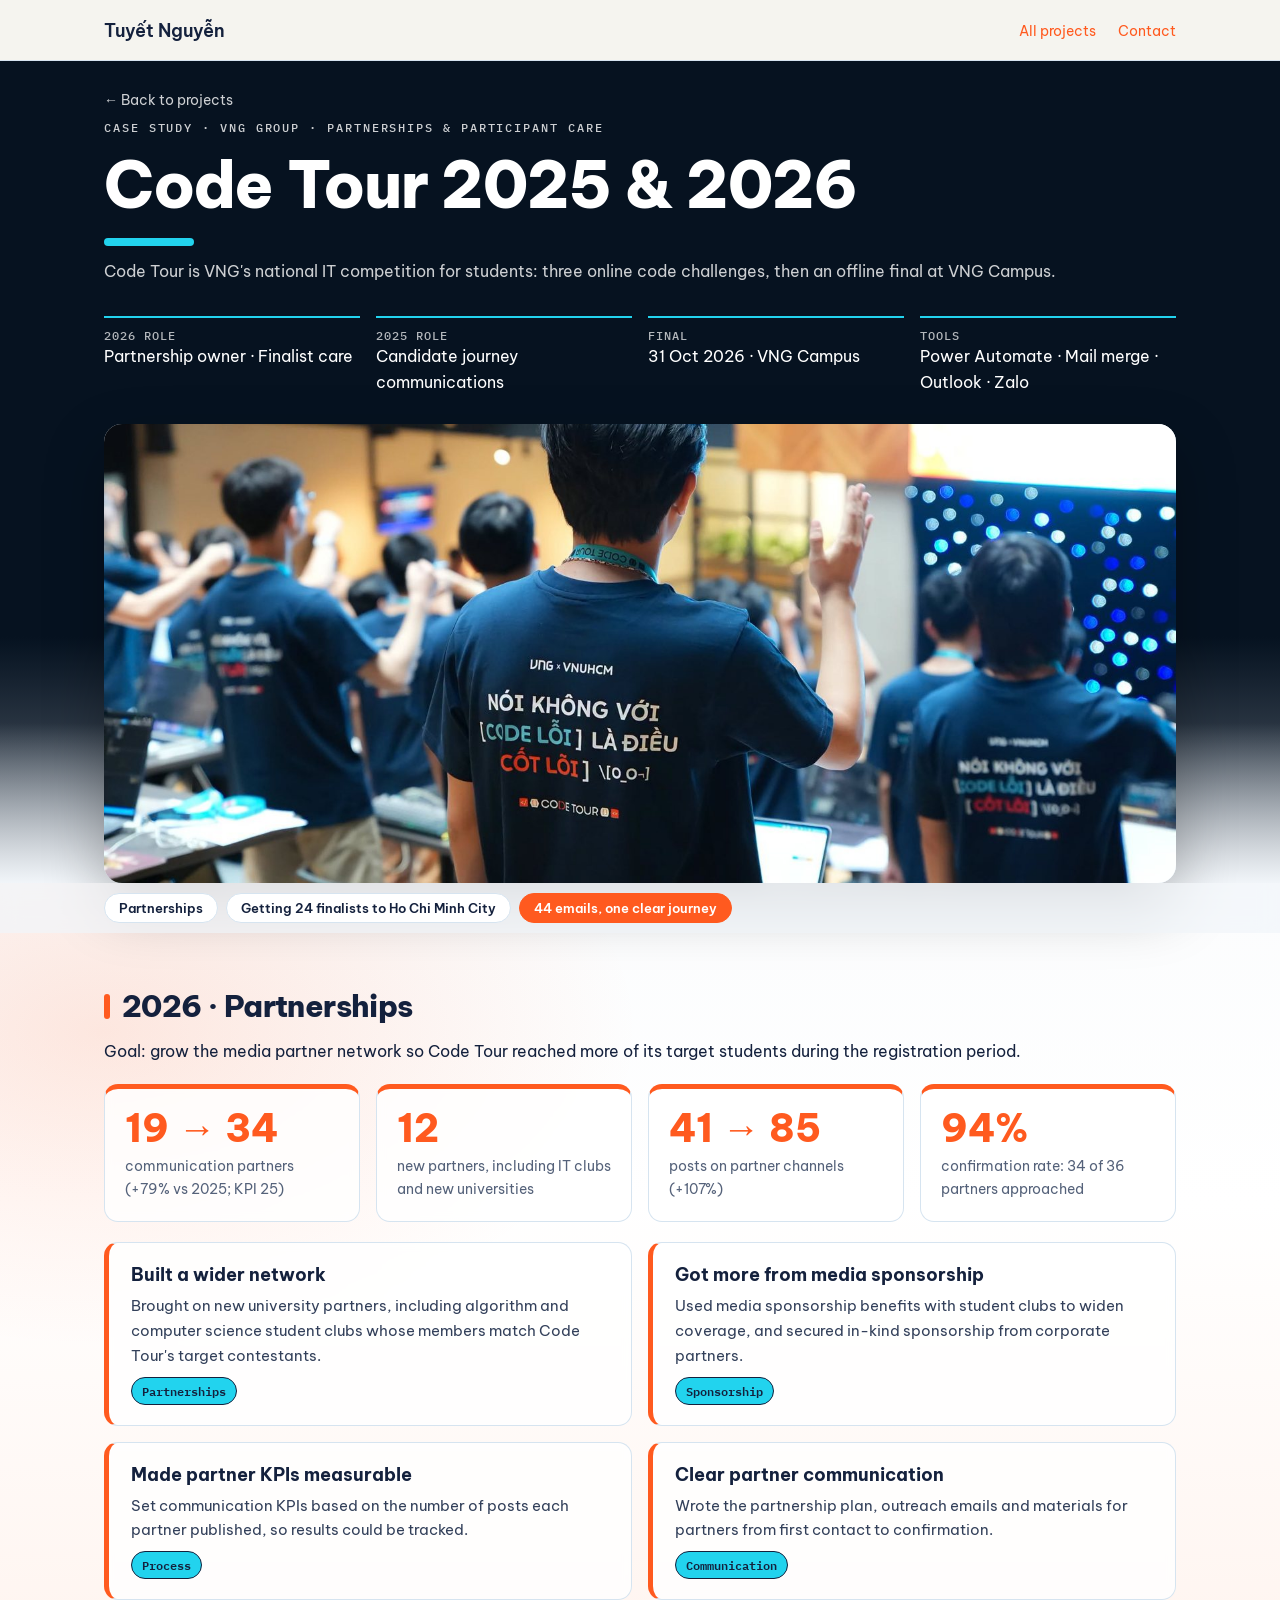
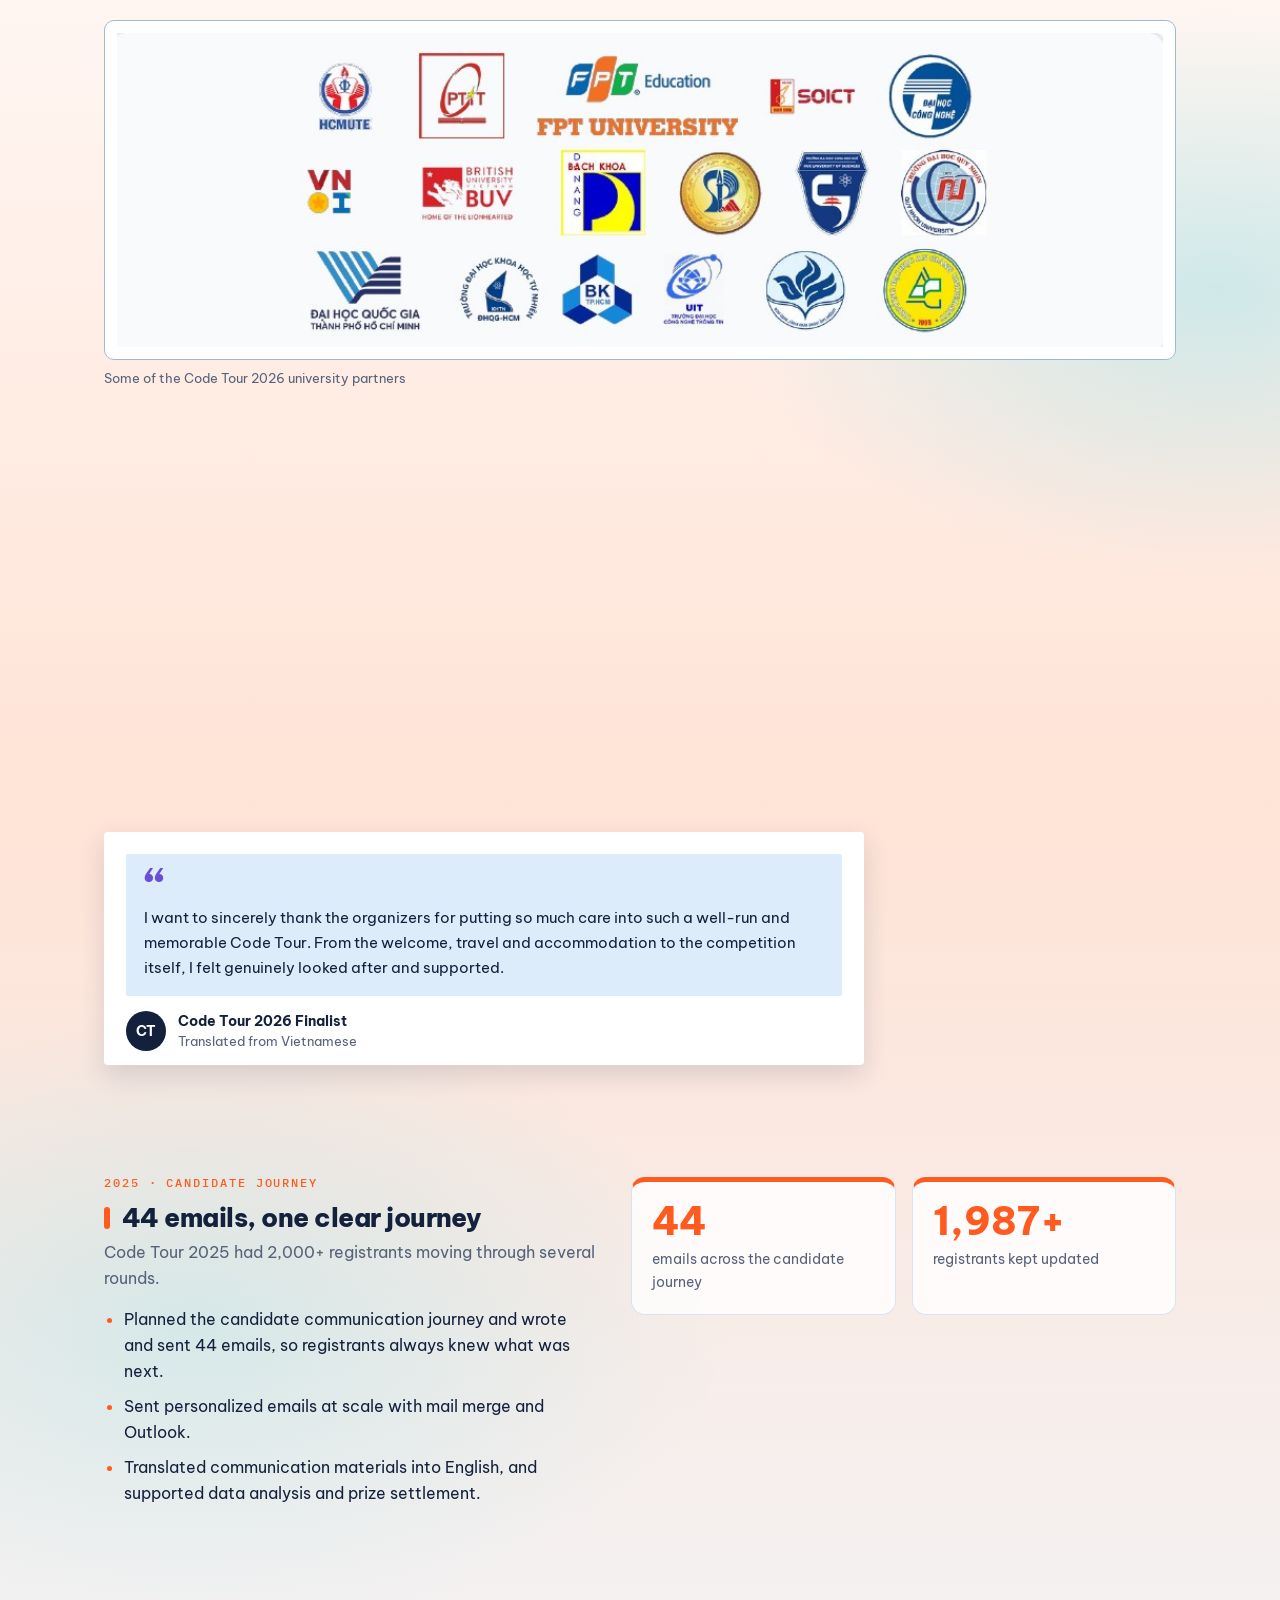
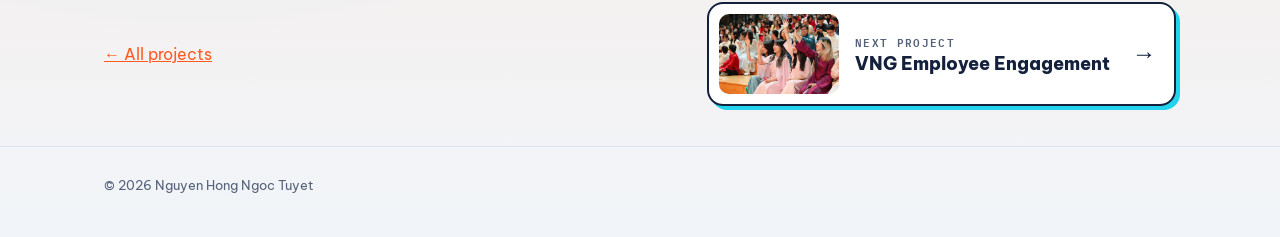
==== codetour.html @ 8382a3dc "Add files via upload" ====
<!DOCTYPE html>
<html lang="en">
<head>
<meta charset="utf-8">
<meta name="viewport" content="width=device-width, initial-scale=1">
<title>Code Tour Case Study</title>
<meta name="description" content="Case study: Code Tour 2025 and 2026, VNG's national IT competition. Partnerships, finalist care and candidate communications by Nguyen Hong Ngoc Tuyet.">
<link rel="preconnect" href="https://fonts.googleapis.com">
<link rel="preconnect" href="https://fonts.gstatic.com" crossorigin>
<link href="https://fonts.googleapis.com/css2?family=Be+Vietnam+Pro:wght@400;500;600;700;800&family=Caveat:wght@600&family=IBM+Plex+Mono:wght@500;600&display=swap" rel="stylesheet">
<link rel="stylesheet" href="style.css">
</head>
<body class="cs theme-codetour">

<nav class="nav" aria-label="Main">
  <div class="wrap">
    <a class="brand" href="index.html">Tuyết Nguyễn</a>
    <ul><li><a href="index.html#projects">All projects</a></li><li><a href="index.html#contact">Contact</a></li></ul>
  </div>
</nav>

<header class="cs-hero">
  <div class="wrap">
    <a class="back" href="index.html#projects">← Back to projects</a>
    <p class="eyebrow">Case study · VNG Group · Partnerships &amp; participant care</p>
    <h1 class="section-title" style="font-size:clamp(36px,6vw,64px)">Code Tour 2025 &amp; 2026</h1>
    <p class="section-lead" style="margin-bottom:0">Code Tour is VNG's national IT competition for students: three online code challenges, then an offline final at VNG Campus.</p>
    <div class="cs-meta">
      <div><small>2026 role</small>Partnership owner · Finalist care</div>
      <div><small>2025 role</small>Candidate journey communications</div>
      <div><small>Final</small>31 Oct 2026 · VNG Campus</div>
      <div><small>Tools</small>Power Automate · Mail merge · Outlook · Zalo</div>
    </div>
    <div class="ph"><img src="images/codetour-hero.jpg" alt="Code Tour 2026 offline final at VNG Campus" onerror="this.remove()"><span>images/codetour-hero.jpg</span></div>
  </div>
</header>

<main class="wrap">
  <section class="cs-section">
    <div class="prose"><h2>2026 · Partnerships</h2><p style="margin-bottom:20px">Goal: grow the media partner network so Code Tour reached more of its target students during the registration period.</p></div>
    <div class="nums four">
      <div class="num"><b>19 → 34</b><span>communication partners (+79% vs 2025; KPI 25)</span></div>
      <div class="num"><b>12</b><span>new partners, including IT clubs and new universities</span></div>
      <div class="num"><b>41 → 85</b><span>posts on partner channels (+107%)</span></div>
      <div class="num"><b>94%</b><span>confirmation rate: 34 of 36 partners approached</span></div>
    </div>
    <div class="learn" style="margin-top:20px">
      <div><h4>Built a wider network</h4><p>Brought on new university partners, including algorithm and computer science student clubs whose members match Code Tour's target contestants.</p><span>Partnerships</span></div>
      <div><h4>Got more from media sponsorship</h4><p>Used media sponsorship benefits with student clubs to widen coverage, and secured in-kind sponsorship from corporate partners.</p><span>Sponsorship</span></div>
      <div><h4>Made partner KPIs measurable</h4><p>Set communication KPIs based on the number of posts each partner published, so results could be tracked.</p><span>Process</span></div>
      <div><h4>Clear partner communication</h4><p>Wrote the partnership plan, outreach emails and materials for partners from first contact to confirmation.</p><span>Communication</span></div>
    </div>
    <figure class="wide-fig"><div class="ph" style="aspect-ratio:auto;background:#fff;border-style:solid"><img src="images/codetour-partners.jpg" alt="Logos of Code Tour 2026 university partners" style="position:static;object-fit:contain" onerror="this.remove()"></div><figcaption>Some of the Code Tour 2026 university partners</figcaption></figure>
  </section>

  <section class="cs-section">
    <div class="event">
      <div>
        <p class="eyebrow">2026 · Finalist care</p>
        <h3>Getting 24 finalists to Ho Chi Minh City</h3>
        <p class="muted">51 finalists were selected for the offline final, and 24 of them travelled from outside HCMC.</p>
        <ul>
          <li>Worked with an agency on flights, hotel booking and local transport.</li>
          <li>Hosted the finalist dinner the night before the final.</li>
          <li>Kept finalists updated through a Zalo group and automated emails built with Power Automate.</li>
        </ul>
      </div>
      <div class="nums" style="grid-template-columns:1fr 1fr">
        <div class="num"><b>50 / 51</b><span>finalists attended the final</span></div>
        <div class="num"><b>4.79/5</b><span>Final Round satisfaction, the highest of all rounds</span></div>
        <div class="num" style="grid-column:span 2"><b>100%</b><span>of finalists answered the feedback form</span></div>
      </div>
    </div>
    <figure class="q" style="margin-top:24px;max-width:760px">
      <div class="inner" style="background:var(--sky)"><blockquote>I want to sincerely thank the organizers for putting so much care into such a well-run and memorable Code Tour. From the welcome, travel and accommodation to the competition itself, I felt genuinely looked after and supported.</blockquote></div>
      <figcaption class="who"><span class="avatar">CT</span><span><b>Code Tour 2026 Finalist</b><small>Translated from Vietnamese</small></span></figcaption>
    </figure>
  </section>

  <section class="cs-section">
    <div class="event">
      <div>
        <p class="eyebrow">2025 · Candidate journey</p>
        <h3>44 emails, one clear journey</h3>
        <p class="muted">Code Tour 2025 had 2,000+ registrants moving through several rounds.</p>
        <ul>
          <li>Planned the candidate communication journey and wrote and sent 44 emails, so registrants always knew what was next.</li>
          <li>Sent personalized emails at scale with mail merge and Outlook.</li>
          <li>Translated communication materials into English, and supported data analysis and prize settlement.</li>
        </ul>
      </div>
      <div class="nums" style="grid-template-columns:1fr 1fr">
        <div class="num"><b>44</b><span>emails across the candidate journey</span></div>
        <div class="num"><b>2,000+</b><span>registrants kept updated</span></div>
      </div>
    </div>
  </section>


  <div class="next"><a href="index.html#projects">← All projects</a><a class="btn btn-solid" href="engagement.html">Next: VNG Employee Engagement →</a></div>
</main>

<footer><div class="wrap">© 2026 Nguyen Hong Ngoc Tuyet</div></footer>
<script src="site.js" defer></script>
</body>
</html>
---- style.css ----
/* Layout idea: a bright sky-blue opener with sticker-style pills, light airy sections below,
   and testimonials pinned as polaroids joined by a string. Single light theme by choice. */
:root {
  --paper: #f4f9fd;
  --card: #ffffff;
  --ink: #14213d;
  --muted: #55627a;
  --line: #d6e4f0;
  --blue: #1f7ae0;
  --sky-top: #2f8fd9;
  --sky-low: #a9d6f5;
  --sun: #ffc83d;
  --grass: #5ccf6a;
  --coral: #ff5a36;
  --cream: #fde8d8;
  --pin: #6a4fd6;
  --sage: #d9f2dc;
  --sky: #dcecfb;
  --teal: #fff1c7;
  --butter: #ffe0d6;
  --display: "Be Vietnam Pro", "Segoe UI", Roboto, Arial, sans-serif;
  --body: "Be Vietnam Pro", "Segoe UI", Roboto, Arial, sans-serif;
  --hand: "Caveat", "Segoe Print", cursive;
  --mono: "IBM Plex Mono", ui-monospace, Menlo, monospace;
  --wrap: 1120px;
  color-scheme: light;
}

* { box-sizing: border-box; }
html { scroll-behavior: smooth; }
@media (prefers-reduced-motion: reduce) {
  html { scroll-behavior: auto; }
  *, *::before, *::after { animation: none !important; transition: none !important; }
}
body {
  margin: 0;
  background: var(--paper);
  color: var(--ink);
  font: 16px/1.65 var(--body);
}
img { max-width: 100%; display: block; }
a { color: var(--blue); }
a:focus-visible, button:focus-visible { outline: 3px solid var(--blue); outline-offset: 3px; border-radius: 6px; }
h1, h2, h3 { font-family: var(--display); font-weight: 800; letter-spacing: -.02em; line-height: 1.15; text-wrap: balance; margin: 0; }
p { margin: 0; }
.wrap { max-width: var(--wrap); margin: 0 auto; padding: 0 24px; }
section { padding: 88px 0; }
.eyebrow { font: 500 12px/1 var(--mono); letter-spacing: .16em; text-transform: uppercase; color: var(--muted); margin-bottom: 14px; }
.hand { font-family: var(--hand); color: var(--blue); font-weight: 600; }
.tag { display: inline-block; font: 500 12px/1.4 var(--mono); background: var(--ink); color: var(--paper); padding: 2px 7px; border-radius: 3px; }
.section-title { font-size: clamp(30px, 4vw, 44px); margin-bottom: 12px; }
.section-lead { color: var(--muted); max-width: 62ch; margin-bottom: 40px; }

/* Draft helpers: remove when final */
.draft-bar { background: var(--ink); color: var(--paper); font-size: 13px; padding: 10px 0; }
.draft-bar .wrap { display: flex; flex-wrap: wrap; gap: 6px 18px; align-items: center; }
.tbc { background: #ffe9a8; color: inherit; border-bottom: 2px dashed #c79a00; padding: 0 3px; border-radius: 2px; cursor: help; }
.ph { position: relative; background: repeating-linear-gradient(135deg, #e3eef8 0 12px, #d6e6f4 12px 24px); border: 1.5px dashed #9fbad3; border-radius: 10px; overflow: hidden; display: grid; place-items: center; text-align: center; color: var(--muted); font: 500 12px/1.4 var(--mono); padding: 12px; }
.ph img { position: absolute; inset: 0; width: 100%; height: 100%; object-fit: cover; }
.ph span { max-width: 22ch; }

/* Nav */
.nav { position: sticky; top: 0; z-index: 10; background: rgba(246, 244, 238, .92); backdrop-filter: blur(6px); border-bottom: 1px solid var(--line); }
.nav .wrap { display: flex; align-items: center; justify-content: space-between; gap: 16px; height: 60px; }
.nav .brand { font: 600 18px var(--display); color: var(--ink); text-decoration: none; }
.nav ul { list-style: none; display: flex; gap: 22px; margin: 0; padding: 0; }
.nav ul a { color: var(--ink); text-decoration: none; font-size: 14px; }
.nav ul a:hover { color: var(--blue); }
.menu-btn { display: none; background: none; border: 1px solid var(--line); border-radius: 8px; padding: 6px 10px; font: inherit; color: var(--ink); cursor: pointer; }

/* Hero: sky */
.hero { padding: 64px 0 72px; background: linear-gradient(180deg, var(--sky-top) 0%, #5fb0e8 55%, var(--sky-low) 100%); color: #fff; overflow: hidden; }
.hero-grid { display: grid; grid-template-columns: 1.25fr 1fr; gap: 40px; align-items: center; }
.hero .eyebrow { color: rgba(255,255,255,.85); }
.hero h1 { font-size: clamp(38px, 6.4vw, 76px); line-height: 1.02; }
.hero h1 .hand { font-size: .6em; display: block; margin-bottom: 6px; color: var(--sun); font-weight: 600; letter-spacing: 0; }
.hero .headline { font: 500 clamp(14px, 1.5vw, 16px)/1.5 var(--mono); color: rgba(255,255,255,.92); margin-top: 18px; }
.hero .tagline { font: 600 clamp(20px, 2.6vw, 27px)/1.35 var(--display); margin-top: 22px; max-width: 30ch; animation: fadein .9s ease-out both; }
.hero .tagline em { font-style: normal; background: var(--sun); color: var(--ink); padding: 0 8px; border-radius: 6px; }
@keyframes fadein { from { opacity: 0; transform: translateY(6px); } to { opacity: 1; transform: none; } }
.btns { display: flex; flex-wrap: wrap; gap: 12px; margin-top: 30px; }
.btn { display: inline-flex; align-items: center; gap: 8px; padding: 12px 22px; border-radius: 999px; font-weight: 700; font-size: 15px; text-decoration: none; border: 2px solid var(--ink); transition: transform .15s, box-shadow .15s; }
.btn-solid { background: var(--ink); color: #fff; }
.btn-line { background: #fff; color: var(--ink); }
.hero .btn-solid { background: var(--sun); color: var(--ink); }
.btn:hover { transform: translateY(-2px); box-shadow: 3px 3px 0 var(--ink); }
/* sticker stack */
.stickers { display: flex; flex-direction: column; align-items: center; gap: 14px; position: relative; padding: 10px 0; }
.pill { display: inline-flex; align-items: center; gap: 8px; padding: 10px 20px; border-radius: 999px; border: 2px solid var(--ink); color: var(--ink); font: 600 16px/1.2 var(--body); box-shadow: 3px 3px 0 rgba(20,33,61,.9); white-space: nowrap; text-decoration: none; transition: transform .15s; }
.pill:hover { transform: rotate(0) scale(1.04) !important; }
.pill:nth-child(1) { background: var(--cream); transform: rotate(-4deg) translateX(-30px); }
.pill:nth-child(2) { background: var(--grass); transform: rotate(-2deg) translateX(40px); }
.pill:nth-child(3) { background: #fff; transform: rotate(1deg) translateX(-10px); }
.pill:nth-child(4) { background: var(--sun); transform: rotate(-3deg) translateX(-50px); }
.pill:nth-child(5) { background: var(--coral); color: #fff; transform: rotate(-5deg) translateX(20px); }
.pill:nth-child(6) { background: #fff; transform: rotate(3deg) translateX(-20px); }
.badge { position: absolute; font: 700 12px var(--mono); background: var(--pin); color: #fff; padding: 4px 9px; border-radius: 6px; border: 2px solid var(--ink); }
.spark { position: absolute; color: #f6a5d8; font-size: 30px; line-height: 1; }
.stats { display: grid; grid-template-columns: repeat(3, 1fr); gap: 18px; margin-top: 56px; }
.stat { border-radius: 16px; padding: 20px 22px 16px; color: var(--ink); border: 2px solid var(--ink); box-shadow: 4px 4px 0 var(--ink); }
.stat:nth-child(1) { background: #fff; transform: rotate(-1.2deg); }
.stat:nth-child(2) { background: var(--sun); transform: rotate(.8deg); }
.stat:nth-child(3) { background: var(--grass); transform: rotate(-.6deg); }
.stat b { display: block; font: 800 clamp(34px, 4.4vw, 48px)/1 var(--display); font-variant-numeric: tabular-nums; letter-spacing: -.02em; }
.stat span { display: block; margin-top: 8px; font-size: 14px; font-weight: 600; }
.stat small { display: block; color: #3a4660; font: 12px var(--mono); margin-top: 4px; }

/* About */
.about-grid { display: grid; grid-template-columns: 360px 1fr; gap: 56px; align-items: start; }
.polaroid { background: var(--card); padding: 14px 14px 46px; box-shadow: 0 10px 30px rgba(31, 36, 48, .12); rotate: -2.5deg; position: relative; }
.polaroid .ph { aspect-ratio: 4 / 5; border-radius: 2px; }
.polaroid .cap { position: absolute; bottom: 10px; left: 0; right: 0; text-align: center; font-size: 24px; }
.about-copy h2 { font-size: clamp(28px, 3.6vw, 40px); margin-bottom: 24px; }
.about-copy p { margin-bottom: 16px; max-width: 64ch; }
.philosophy { margin: 28px 0; padding: 18px 22px; border: 2px solid var(--ink); box-shadow: 4px 4px 0 var(--sun); background: var(--card); border-radius: 14px; font: 600 20px/1.4 var(--display); }
.facts { list-style: none; padding: 0; margin: 0; display: grid; grid-template-columns: repeat(3, 1fr); gap: 20px; }
.facts li { border: 2px solid var(--ink); box-shadow: 4px 4px 0 var(--ink); border-radius: 16px; padding: 20px; font-size: 15px; line-height: 1.6; }
.facts li:nth-child(1) { rotate: -1.5deg; }
.facts li:nth-child(2) { rotate: 1deg; }
.facts li:nth-child(3) { rotate: -.8deg; }
.facts li:nth-child(4) { background: var(--butter); rotate: 1.4deg; }
.facts li b { display: block; font: 800 19px/1.25 var(--display); color: var(--ink); margin-bottom: 10px; }

/* Skills */
.skills-grid { display: grid; grid-template-columns: repeat(6, 1fr); gap: 20px; }
.skill { grid-column: span 2; background: var(--card); border: 1px solid var(--line); border-radius: 16px; padding: 24px; display: flex; flex-direction: column; gap: 12px; transition: transform .15s, box-shadow .15s; }
.skill:nth-child(4) { grid-column: 2 / span 2; }
.skill:hover { transform: translateY(-3px); box-shadow: 0 10px 24px rgba(31, 36, 48, .08); }
.skill .ic { width: 42px; height: 42px; border-radius: 12px; display: grid; place-items: center; }
.skill:nth-child(1) .ic { background: var(--grass); }
.skill:nth-child(2) .ic { background: var(--sky); }
.skill:nth-child(3) .ic { background: var(--sun); }
.skill:nth-child(4) .ic { background: var(--butter); }
.skill:nth-child(5) .ic { background: var(--coral); }
.skill h3 { font-size: 22px; }
.skill p { color: var(--muted); font-size: 15px; }
.skill ul { margin: 4px 0 0; padding-left: 18px; font-size: 14.5px; display: grid; gap: 6px; }
.tools { margin-top: 28px; font-size: 14px; color: var(--muted); }
.tools b { color: var(--ink); }

/* Projects */
.filters { display: flex; flex-wrap: wrap; gap: 8px; margin-bottom: 28px; }
.filters button { font: 500 14px var(--body); background: transparent; border: 1.5px solid var(--line); color: var(--ink); padding: 8px 16px; border-radius: 999px; cursor: pointer; }
.filters button[aria-pressed="true"] { background: var(--blue); border-color: var(--blue); color: #fff; }
.grid { display: grid; grid-template-columns: repeat(3, 1fr); gap: 24px; }
.card { background: var(--card); border: 1px solid var(--line); border-radius: 16px; overflow: hidden; display: flex; flex-direction: column; transition: transform .15s, box-shadow .15s; }
.card:hover { transform: translateY(-4px); box-shadow: 0 14px 30px rgba(31, 36, 48, .1); }
.card[hidden] { display: none; }
.card .ph { aspect-ratio: 4 / 3; border-radius: 0; border: 0; border-bottom: 1.5px dashed #9fbad3; }
.card-body { padding: 20px; display: flex; flex-direction: column; gap: 10px; flex: 1; }
.card .role { font: 500 12px var(--mono); color: var(--muted); letter-spacing: .04em; }
.card h3 { font-size: 22px; }
.card .result { font-size: 15px; }
.card .cats { display: flex; flex-wrap: wrap; gap: 6px; margin-top: auto; padding-top: 8px; }
.card .cats span { font-size: 12px; background: var(--paper); border: 1px solid var(--line); padding: 2px 9px; border-radius: 999px; }
.card .more { font-weight: 600; font-size: 14px; text-decoration: none; }
.card .more.soon { color: var(--muted); font-weight: 500; }

/* Journey timeline */
.timeline { position: relative; max-width: 820px; }
.timeline::before { content: ""; position: absolute; left: 7px; top: 8px; bottom: 8px; width: 2px; background: var(--line); }
.org { position: relative; padding-left: 40px; margin-bottom: 36px; }
.org::before { content: ""; position: absolute; left: 0; top: 6px; width: 16px; height: 16px; border-radius: 50%; background: var(--sun); border: 2px solid var(--ink); }
.org-head { display: flex; flex-wrap: wrap; align-items: baseline; gap: 6px 14px; margin-bottom: 16px; }
.org-head h3 { font-size: 22px; }
.org-head .when { font: 500 13px var(--mono); color: var(--muted); }
.org-head .title { width: 100%; color: var(--muted); font-size: 15px; }
.mile { background: var(--card); border: 1px solid var(--line); border-radius: 14px; padding: 18px 20px; margin-bottom: 12px; }
.mile .date { font: 500 12px var(--mono); color: var(--blue); letter-spacing: .04em; }
.mile h4 { font: 600 17px var(--body); margin: 4px 0 6px; }
.mile p { font-size: 15px; color: #383d4a; }
.mile .tags { display: flex; flex-wrap: wrap; gap: 6px; margin-top: 10px; }
.mile .tags span { font: 500 12px var(--mono); background: var(--sky); border: 1px solid #b9d4ee; padding: 3px 9px; border-radius: 999px; }

/* Testimonials: pinned polaroids joined by a string */
.quotes { position: relative; overflow: hidden; }
.board { position: relative; max-width: 900px; margin: 0 auto; display: flex; flex-direction: column; padding: 10px 0 20px; }
.board svg.string { position: absolute; inset: 0; width: 100%; height: 100%; pointer-events: none; z-index: 3; }
.board svg.string polyline { fill: none; stroke: var(--pin); stroke-width: 3; stroke-linecap: round; stroke-linejoin: round; }
.slot { position: relative; width: 47%; }
.slot:nth-of-type(odd) { align-self: flex-start; }
.slot:nth-of-type(even) { align-self: flex-end; }
.slot + .slot { margin-top: -36px; }
.q { position: relative; z-index: 2; background: #fff; padding: 22px 22px 14px; box-shadow: 0 10px 26px rgba(20,33,61,.14); border-radius: 4px; display: flex; flex-direction: column; gap: 14px; margin: 0; }
.slot:nth-of-type(4n+1) .q { transform: rotate(-2.5deg); }
.slot:nth-of-type(4n+2) .q { transform: rotate(2deg); }
.slot:nth-of-type(4n+3) .q { transform: rotate(1.5deg); }
.slot:nth-of-type(4n+4) .q { transform: rotate(-1.8deg); }
.q .inner { border-radius: 2px; padding: 18px 18px 16px; }
.slot:nth-of-type(6n+1) .inner { background: var(--sky); }
.slot:nth-of-type(6n+2) .inner { background: var(--teal); }
.slot:nth-of-type(6n+3) .inner { background: var(--sage); }
.slot:nth-of-type(6n+4) .inner { background: var(--butter); }
.slot:nth-of-type(6n+5) .inner { background: var(--sky); }
.slot:nth-of-type(6n+6) .inner { background: var(--sage); }
.q blockquote { margin: 0; font-size: 15px; }
.q blockquote::before { content: "\201C"; display: block; font: 800 44px/0.6 var(--display); color: var(--pin); margin-bottom: 8px; }
.pinhead { position: absolute; z-index: 4; top: -9px; width: 20px; height: 20px; border-radius: 50%; background: radial-gradient(circle at 35% 35%, #a995ff, var(--pin) 60%); box-shadow: 1px 2px 3px rgba(0,0,0,.3); }
.slot:nth-of-type(odd) .pinhead { right: 34px; }
.slot:nth-of-type(even) .pinhead { left: 34px; }
.who { display: flex; gap: 12px; align-items: center; }
.avatar { width: 40px; height: 40px; flex: none; border-radius: 50%; display: grid; place-items: center; font: 700 14px var(--body); background: var(--ink); color: #fff; }
.who b { display: block; font-size: 14px; }
.who small { display: block; color: var(--muted); font-size: 12.5px; line-height: 1.4; }
.q .caption { text-align: center; font: 600 22px/1 var(--hand); color: var(--ink); }
.q .note { font-size: 12px; color: var(--muted); font-style: italic; margin-top: -6px; }
.scribble { position: absolute; z-index: 0; font: 600 22px/1.1 var(--hand); color: var(--muted); max-width: 9ch; text-align: center; }
@media (max-width: 1180px) { .scribble { display: none; } }
.slot:nth-of-type(odd) .scribble { right: calc(100% + 18px); top: 30%; transform: rotate(-6deg); }
.slot:nth-of-type(even) .scribble { left: calc(100% + 18px); top: 30%; transform: rotate(5deg); }
.doodle { position: absolute; z-index: 0; pointer-events: none; }
.tape { position: absolute; width: 150px; height: 46px; background: rgba(92,207,106,.45); top: 20px; right: 4%; transform: rotate(12deg); }

/* Contact */
.contact-grid { display: grid; grid-template-columns: 1.2fr 1fr; gap: 48px; align-items: center; }
.contact h2 { font-size: clamp(36px, 5vw, 60px); }
.contact h2 .hand { display: block; font-size: .7em; }
.contact p { color: var(--muted); max-width: 52ch; margin-top: 18px; }
.contact-card { background: var(--card); border: 1px solid var(--line); border-radius: 18px; padding: 28px; display: grid; gap: 16px; }
.contact-card div { display: grid; gap: 2px; }
.contact-card small { font: 500 12px var(--mono); color: var(--muted); letter-spacing: .08em; text-transform: uppercase; }
.contact-card a, .contact-card span { font-size: 17px; font-weight: 500; color: var(--ink); text-decoration: none; word-break: break-word; }
.contact-card a:hover { color: var(--blue); }
footer { padding: 28px 0 40px; color: var(--muted); font-size: 13px; border-top: 1px solid var(--line); }

/* Case study page */
.cs-hero .ph { aspect-ratio: 21 / 9; border-radius: 18px; margin-top: 28px; }
.back { display: inline-block; margin: 28px 0 10px; font-size: 14px; text-decoration: none; }
.cs-meta { display: grid; grid-template-columns: repeat(4, 1fr); gap: 16px; margin-top: 32px; }
.cs-meta div { border-top: 2px solid var(--ink); padding-top: 10px; }
.cs-meta small { display: block; font: 500 12px var(--mono); color: var(--muted); text-transform: uppercase; letter-spacing: .08em; }
.prose { max-width: none; }
.prose h2 { font-size: 30px; margin: 0 0 14px; }
.prose p, .prose li { margin-bottom: 10px; }
.cs-section { padding: 48px 0; border-top: 1px solid var(--line); }
.pairs { display: grid; gap: 16px; }
.pair { display: grid; grid-template-columns: 1fr 1fr 1fr; gap: 0; border: 1px solid var(--line); border-radius: 14px; overflow: hidden; background: var(--card); }
.pair div { padding: 18px 20px; }
.pair div + div { border-left: 1px solid var(--line); }
.pair small { display: block; font: 500 12px var(--mono); text-transform: uppercase; letter-spacing: .08em; color: var(--muted); margin-bottom: 6px; }
.pair div:first-child { background: #fbf3dc; }
.pair div:last-child { background: #eaf3ef; }
.nums { display: grid; grid-template-columns: repeat(3, 1fr); gap: 16px; }
.num { background: var(--card); border: 1px solid var(--line); border-radius: 14px; padding: 20px; }
.num b { display: block; font: 800 38px/1 var(--display); color: var(--blue); font-variant-numeric: tabular-nums; }
.num span { display: block; margin-top: 8px; font-size: 14px; color: var(--muted); }
.gallery { display: grid; grid-template-columns: repeat(3, 1fr); gap: 16px; }
.gallery figure { margin: 0; }
.gallery .ph { aspect-ratio: 4 / 3; }
.gallery figcaption { font-size: 13px; color: var(--muted); margin-top: 8px; }
.toolrow { display: flex; flex-wrap: wrap; gap: 8px; }
.toolrow span { border: 1px solid var(--line); background: var(--card); border-radius: 999px; padding: 6px 14px; font-size: 14px; }
.next { display: flex; justify-content: space-between; align-items: center; gap: 16px; padding: 40px 0; border-top: 1px solid var(--line); flex-wrap: wrap; }

/* Responsive */
@media (max-width: 900px) {
  .hero-grid { grid-template-columns: 1fr; }
  .stickers { display: none; }
  .slot { width: 78%; }
  .scribble { display: none; }
  .about-grid, .contact-grid { grid-template-columns: 1fr; }
  .polaroid { max-width: 320px; }
  .grid, .q-grid { grid-template-columns: 1fr 1fr; }
  .skills-grid { grid-template-columns: 1fr 1fr; }
  .skill, .skill:nth-child(4) { grid-column: auto; }
  .facts { grid-template-columns: 1fr 1fr; }
  .cs-meta { grid-template-columns: 1fr 1fr; }
}
@media (max-width: 640px) {
  section { padding: 64px 0; }
  .wrap { padding: 0 18px; }
  .nav ul { display: none; position: absolute; top: 60px; left: 0; right: 0; background: var(--paper); flex-direction: column; padding: 12px 18px 18px; border-bottom: 1px solid var(--line); }
  .nav ul.open { display: flex; }
  .menu-btn { display: block; }
  .stats, .grid, .q-grid, .skills-grid, .facts, .nums, .gallery { grid-template-columns: 1fr; }
  .stat { transform: none !important; } .facts li { rotate: 0deg; }
  .slot { width: 100%; }
  .slot + .slot { margin-top: 28px; }
  .slot .q { transform: none !important; }
  .board svg.string, .tape { display: none; }
  .slot .pinhead { left: 50% !important; right: auto !important; margin-left: -10px; }
  .pair { grid-template-columns: 1fr; }
  .pair div + div { border-left: 0; border-top: 1px solid var(--line); }
}

/* Dropdowns */
details > summary { list-style: none; cursor: pointer; }
details > summary::-webkit-details-marker { display: none; }
.toggle { display: inline-flex; align-items: center; gap: 6px; font: 600 13px var(--body); color: var(--blue); }
.toggle::after { content: "+"; display: grid; place-items: center; width: 20px; height: 20px; border-radius: 50%; border: 1.5px solid var(--blue); font-size: 14px; line-height: 1; }
details[open] > summary .toggle::after { content: "–"; }
details.skill { padding: 0; }
details.skill > summary { display: flex; flex-direction: column; gap: 12px; padding: 24px; height: 100%; }
details.skill[open] > summary { height: auto; padding-bottom: 8px; }
details.skill > ul { margin: 0; padding: 0 24px 24px 42px; }
.skills-grid { align-items: stretch; }
details.skill > summary .toggle { margin-top: auto; }
.tl-label { font: 600 12px var(--mono); letter-spacing: .14em; text-transform: uppercase; color: var(--muted); margin: 0 0 18px 40px; }
.tl-label:not(:first-child) { margin-top: 12px; }
.org details { background: var(--card); border: 1px solid var(--line); border-radius: 14px; }
.org summary { display: flex; justify-content: space-between; align-items: flex-start; gap: 16px; padding: 16px 20px; }
.org summary .org-head { margin: 0; }
.org summary .toggle { flex: none; margin-top: 6px; }
.duties { margin: 0; padding: 0 24px 18px 40px; display: grid; gap: 8px; font-size: 15px; color: #33405a; }
.org { margin-bottom: 18px; }
.org::before { top: 22px; }

/* Case study extras */
.links { display: flex; flex-wrap: wrap; gap: 8px 24px; margin-top: 14px; }
.links a { font-weight: 600; text-decoration: none; }
.star { display: grid; grid-template-columns: repeat(4, 1fr); gap: 16px; }
.star div { border: 2px solid var(--ink); border-radius: 14px; padding: 18px; background: var(--card); }
.star div:nth-child(1) { background: var(--sky); }
.star div:nth-child(2) { background: var(--teal); }
.star div:nth-child(3) { background: var(--sage); }
.star div:nth-child(4) { background: var(--sun); box-shadow: 4px 4px 0 var(--ink); }
.star small { display: block; font: 600 12px var(--mono); letter-spacing: .1em; text-transform: uppercase; margin-bottom: 8px; }
.roles { display: flex; flex-wrap: wrap; gap: 8px; margin-top: 18px; }
.roles span { background: var(--ink); color: #fff; border-radius: 999px; padding: 5px 14px; font-size: 14px; font-weight: 600; }
.event { display: grid; grid-template-columns: 1fr 1.1fr; gap: 32px; align-items: start; }
.event h3 { font-size: 26px; margin-bottom: 6px; }
.event .big { font: 800 40px/1 var(--display); color: var(--blue); margin: 12px 0 4px; }
.event ul { padding-left: 20px; display: grid; gap: 8px; margin: 14px 0 0; }
.event .pics { display: grid; grid-template-columns: 1fr 1fr; gap: 12px; }
.event .pics .ph { aspect-ratio: 4 / 3; }
.event .pics .wide { grid-column: span 2; aspect-ratio: 16 / 9; }
.event .pics .tall { aspect-ratio: 1 / 1; }
.mini { display: grid; grid-template-columns: repeat(4, 1fr); gap: 16px; }
.mini article { background: var(--card); border: 1px solid var(--line); border-radius: 14px; overflow: hidden; }
.mini .ph { aspect-ratio: 4 / 3; border-radius: 0; border: 0; }
.mini div.t { padding: 14px 16px 16px; }
.mini h4 { font: 700 16px var(--body); margin: 0 0 6px; }
.mini p { font-size: 14px; color: var(--muted); }
@media (max-width: 900px) { .star, .mini { grid-template-columns: 1fr 1fr; } .event { grid-template-columns: 1fr; } }
@media (max-width: 640px) { .star, .mini { grid-template-columns: 1fr; } }
.muted { color: var(--muted); }
.gallery.four { grid-template-columns: repeat(4, 1fr); }
.cs-hero .section-lead { max-width: none; }
@media (max-width: 900px) { .gallery.four { grid-template-columns: 1fr 1fr; } }
@media (max-width: 640px) { .gallery.four { grid-template-columns: 1fr; } }

.mini.three { grid-template-columns: repeat(3, 1fr); }
.mini.three article { padding: 4px 0; border: 2px solid var(--ink); box-shadow: 3px 3px 0 var(--ink); }
.learn { display: grid; grid-template-columns: repeat(2, 1fr); gap: 16px; }
.learn div { background: var(--card); border: 1px solid var(--line); border-radius: 14px; padding: 20px 22px; display: flex; flex-direction: column; gap: 8px; }
.learn h4 { font: 700 18px var(--body); margin: 0; }
.learn p { font-size: 15px; color: #33405a; }
.learn span { align-self: flex-start; margin-top: auto; font: 600 12px var(--mono); background: var(--sun); border: 1.5px solid var(--ink); border-radius: 999px; padding: 3px 10px; }
@media (max-width: 900px) { .mini.three, .learn { grid-template-columns: 1fr; } }

/* Peak season lanes */
.season { background: var(--card); border: 2px solid var(--ink); border-radius: 18px; box-shadow: 5px 5px 0 var(--ink); padding: 24px; overflow-x: auto; }
.lanes { min-width: 720px; display: grid; grid-template-columns: 250px 1fr; row-gap: 10px; }
.months { display: grid; grid-template-columns: repeat(2, 1fr); font: 600 12px var(--mono); color: var(--muted); letter-spacing: .1em; border-bottom: 1px solid var(--line); padding-bottom: 6px; }
.months span { border-left: 1px dashed var(--line); padding-left: 8px; }
.lane-name { font-size: 14.5px; line-height: 1.35; padding-right: 14px; align-self: center; }
.lane-name b { display: block; font-size: 15px; }
.lane-name small { color: var(--muted); }
.track { position: relative; height: 34px; background: linear-gradient(90deg, transparent calc(50% - 1px), var(--line) calc(50% - 1px) 50%, transparent 50%); align-self: center; }
.bar { position: absolute; top: 5px; height: 24px; border-radius: 999px; border: 2px solid var(--ink); }
.bar.tbc-bar { border-style: dashed; opacity: .75; }
.pin-dot { position: absolute; top: 2px; width: 30px; height: 30px; margin-left: -15px; border-radius: 50%; background: var(--coral); border: 2px solid var(--ink); display: grid; place-items: center; color: #fff; font: 700 13px var(--body); }
.season-note { margin-top: 16px; font-size: 13px; color: var(--muted); display: flex; flex-wrap: wrap; gap: 6px 18px; }
.season-note i { display: inline-block; width: 26px; height: 12px; border-radius: 999px; border: 2px dashed var(--ink); vertical-align: middle; margin-right: 6px; }
.wide-fig { margin: 20px 0 0; }
.wide-fig .ph { aspect-ratio: 16 / 7; }
.wide-fig .ph img { object-position: center 60%; }
.wide-fig figcaption { font-size: 13px; color: var(--muted); margin-top: 8px; }
.fact-link { display: inline-block; margin-top: 10px; font-weight: 700; font-size: 14px; text-decoration: none; }

.contact-grid { grid-template-columns: 340px 1fr; gap: 64px; align-items: center; }
.contact-photo { rotate: 2.5deg; }
.contact .contact-card { margin-top: 28px; grid-template-columns: 1fr 1fr; }
@media (max-width: 900px) { .contact-grid { grid-template-columns: 1fr; } .contact-photo { max-width: 300px; } }
@media (max-width: 640px) { .contact .contact-card { grid-template-columns: 1fr; } }
.nums.four { grid-template-columns: repeat(4, 1fr); }
@media (max-width: 900px) { .nums.four { grid-template-columns: 1fr 1fr; } }
@media (max-width: 640px) { .nums.four { grid-template-columns: 1fr; } }

/* ================= Interactions ================= */
.progress { position: fixed; top: 0; left: 0; right: 0; height: 4px; z-index: 50; transform-origin: 0 50%; transform: scaleX(0); background: linear-gradient(90deg, var(--t-primary, var(--blue)), var(--t-accent, var(--sun))); }
.js .reveal { opacity: 0; transform: translateY(26px); transition: opacity .7s ease, transform .7s cubic-bezier(.2,.7,.2,1); transition-delay: var(--d, 0ms); }
.js .reveal.in { opacity: 1; transform: none; }
.nav ul a.on { color: var(--blue); font-weight: 700; }

/* Journey rail (homepage) */
.rail { position: fixed; left: 18px; top: 50%; transform: translateY(-50%); z-index: 20; display: flex; flex-direction: column; gap: 18px; padding: 6px 0; opacity: 0; pointer-events: none; transition: opacity .3s; }
.rail.show { opacity: 1; pointer-events: auto; }
.rail::before, .rail-fill { content: ""; position: absolute; left: 6px; top: 12px; bottom: 12px; width: 2px; background: var(--line); }
.rail-fill { background: var(--blue); transform-origin: 50% 0; transform: scaleY(0); transition: transform .3s; }
.rail a { position: relative; display: flex; align-items: center; gap: 10px; text-decoration: none; color: var(--muted); font: 600 12px var(--mono); }
.rail a i { width: 14px; height: 14px; border-radius: 50%; background: var(--paper); border: 2px solid var(--line); flex: none; transition: all .25s; }
.rail a.done i { background: var(--blue); border-color: var(--blue); }
.rail a.on i { background: var(--sun); border-color: var(--ink); transform: scale(1.35); }
.rail a span { opacity: 0; transform: translateX(-6px); transition: all .2s; background: var(--card); border: 1px solid var(--line); padding: 3px 8px; border-radius: 6px; white-space: nowrap; }
.rail a.on span, .rail a:hover span, .rail a:focus-visible span { opacity: 1; transform: none; color: var(--ink); }
@media (max-width: 1240px) { .rail { display: none; } }

/* Project cards carry their case-study colour */
.card { border-top: 6px solid var(--c, var(--line)); }
.card:hover { box-shadow: 0 16px 34px color-mix(in srgb, var(--c, #14213d) 28%, transparent); }
.card[data-theme="uniweek"] { --c: #0a22d4; }
.card[data-theme="uprace"] { --c: #1d4ed8; }
.card[data-theme="codetour"] { --c: #ff5a1f; }
.card[data-theme="engagement"] { --c: #c81e25; }
.card[data-theme="intel"] { --c: #0068b5; }
.card[data-theme="content"] { --c: #f2b705; }
.card .ph img { transition: transform .5s ease; }
.card:hover .ph img { transform: scale(1.05); }

/* ================= Case study themes ================= */
body.cs { --t-bg: #14213d; --t-ink: #fff; --t-primary: var(--blue); --t-accent: var(--sun); --t-soft: #eef4fb; --t-tint: #dcecfb; }
body.theme-uniweek { --t-bg: #0a22d4; --t-ink: #fff; --t-primary: #0a22d4; --t-accent: #ffe14d; --t-soft: #fff8cf; --t-tint: #fff1a6; }
body.theme-uprace { --t-bg: #0c1a43; --t-ink: #fff; --t-primary: #1d4ed8; --t-accent: #7cc4ff; --t-soft: #eef3ff; --t-tint: #dbe6ff; }
body.theme-codetour { --t-bg: #061220; --t-ink: #fff; --t-primary: #ff5a1f; --t-accent: #22d3ee; --t-soft: #f1f5f9; --t-tint: #ffe3d6; }
body.theme-engagement { --t-bg: #a5161c; --t-ink: #fff; --t-primary: #c81e25; --t-accent: #f5b82e; --t-soft: #fff6ef; --t-tint: #ffe2c2; }
body.theme-intel { --t-bg: #0068b5; --t-ink: #fff; --t-primary: #0068b5; --t-accent: #00c7fd; --t-soft: #eef7fd; --t-tint: #d4ecfb; }
body.theme-content { --t-bg: #131414; --t-ink: #fff; --t-primary: #d99a00; --t-accent: #f9d565; --t-soft: #fffaeb; --t-tint: #fdeeb8; }

body.cs {
  background-color: var(--t-soft);
  background-image:
    radial-gradient(60vw 50vh at 8% 30%, color-mix(in srgb, var(--t-primary) 14%, transparent), transparent 70%),
    radial-gradient(55vw 45vh at 95% 55%, color-mix(in srgb, var(--t-accent) 22%, transparent), transparent 70%),
    radial-gradient(60vw 50vh at 15% 85%, color-mix(in srgb, var(--t-accent) 16%, transparent), transparent 70%),
    linear-gradient(180deg, var(--t-soft) 0%, #ffffff 35%, var(--t-tint) 70%, var(--t-soft) 100%);
  background-attachment: scroll;
}
body.cs .cs-hero { background: var(--t-bg); color: var(--t-ink); padding-bottom: 0; position: relative; }
body.cs .cs-hero::after { content: ""; position: absolute; left: 0; right: 0; bottom: 0; height: 160px; background: linear-gradient(180deg, transparent, var(--t-soft)); }
body.cs .cs-hero { background: linear-gradient(180deg, var(--t-bg) 0%, var(--t-bg) 70%, color-mix(in srgb, var(--t-bg) 55%, var(--t-soft)) 100%); }
body.cs .cs-hero .wrap { position: relative; z-index: 1; }
body.cs .cs-hero .back, body.cs .cs-hero .eyebrow, body.cs .cs-hero .section-lead { color: color-mix(in srgb, var(--t-ink) 80%, transparent); }
body.cs .cs-hero h1 { color: var(--t-ink); }
body.cs .cs-hero h1::after { content: ""; display: block; width: 90px; height: 8px; border-radius: 4px; background: var(--t-accent); margin-top: 16px; }
body.cs .cs-meta div { border-top-color: var(--t-accent); }
body.cs .cs-meta small { color: color-mix(in srgb, var(--t-ink) 70%, transparent); }
body.cs .cs-hero .ph { box-shadow: 0 24px 60px rgba(0,0,0,.28); border: 0; }
body.cs .prose h2, body.cs .event h3 { position: relative; padding-left: 18px; }
body.cs .prose h2::before, body.cs .event h3::before { content: ""; position: absolute; left: 0; top: .15em; bottom: .15em; width: 6px; border-radius: 3px; background: var(--t-primary); }
body.cs .eyebrow { color: var(--t-primary); }
body.cs .num { border-top: 5px solid var(--t-primary); transition: transform .2s, box-shadow .2s; }
body.cs .num:hover { transform: translateY(-4px); box-shadow: 0 12px 26px color-mix(in srgb, var(--t-primary) 22%, transparent); }
body.cs .num b, body.cs .event .big { color: var(--t-primary); }
body.cs .learn div { border-left: 5px solid var(--t-primary); transition: transform .2s, box-shadow .2s; }
body.cs .learn div:hover { transform: translateY(-3px); box-shadow: 0 12px 26px color-mix(in srgb, var(--t-primary) 18%, transparent); }
body.cs .learn span, body.cs .roles span { background: var(--t-accent); color: var(--ink); border-color: var(--ink); }
body.cs .star div { transition: transform .2s; }
body.cs .star div:nth-child(1) { background: var(--t-tint); }
body.cs .star div:nth-child(2) { background: #fff; }
body.cs .star div:nth-child(3) { background: var(--t-tint); }
body.cs .star div:nth-child(4) { background: var(--t-accent); }
body.cs .star div:hover { transform: translateY(-4px) rotate(-.5deg); }
body.cs .pair div:first-child { background: var(--t-tint); }
body.cs .pair div:last-child { background: color-mix(in srgb, var(--t-primary) 10%, #fff); }
body.cs .event ul li::marker, body.cs .prose ul li::marker { color: var(--t-primary); }
body.cs a { color: var(--t-primary); }
body.cs .btn-solid { background: var(--t-bg); color: var(--t-ink); }
body.cs .gallery .ph, body.cs .pics .ph, body.cs .mini .ph { overflow: hidden; }
body.cs .gallery img, body.cs .pics img, body.cs .mini img { transition: transform .5s ease; }
body.cs .gallery figure:hover img, body.cs .pics .ph:hover img, body.cs .mini article:hover img { transform: scale(1.06); }
body.cs .cs-section { border-top: 0; }
body.cs main > section:nth-of-type(even) { position: relative; }


/* Section chips */
.chips { position: sticky; top: 60px; z-index: 9; background: color-mix(in srgb, var(--t-soft, #fff) 70%, transparent); backdrop-filter: blur(10px); }
.chips .wrap { display: flex; gap: 8px; overflow-x: auto; padding-top: 10px; padding-bottom: 10px; scrollbar-width: none; }
.chips a { flex: none; font: 600 13px var(--body); text-decoration: none; color: var(--ink) !important; padding: 6px 14px; border-radius: 999px; border: 1.5px solid var(--line); background: #fff; transition: all .2s; }
.chips a.on { background: var(--t-primary); border-color: var(--t-primary); color: #fff !important; }

/* Lightbox */
.lightbox { position: fixed; inset: 0; z-index: 100; background: rgba(8, 12, 24, .9); display: none; align-items: center; justify-content: center; gap: 12px; padding: 24px; }
.lightbox.open { display: flex; }
.lightbox figure { margin: 0; max-width: min(1100px, 86vw); text-align: center; }
.lightbox img { max-width: 100%; max-height: 80vh; border-radius: 10px; }
.lightbox figcaption { color: #fff; margin-top: 10px; font-size: 14px; }
.lightbox button { background: rgba(255,255,255,.12); color: #fff; border: 0; width: 48px; height: 48px; border-radius: 50%; font-size: 28px; cursor: pointer; flex: none; }
.lightbox button:hover { background: rgba(255,255,255,.25); }
.lb-close { position: absolute; top: 18px; right: 18px; }

/* Next-project card */
.next-card { display: flex; align-items: center; gap: 16px; text-decoration: none; background: #fff; border: 2px solid var(--ink); border-radius: 16px; padding: 10px 18px 10px 10px; box-shadow: 4px 4px 0 var(--t-accent, var(--sun)); transition: transform .2s, box-shadow .2s; color: var(--ink) !important; max-width: 100%; }
.next-card:hover { transform: translateY(-3px); box-shadow: 6px 8px 0 var(--t-accent, var(--sun)); }
.next-card img { width: 120px; height: 80px; object-fit: cover; border-radius: 10px; }
.next-card small { display: block; font: 600 11px var(--mono); letter-spacing: .12em; text-transform: uppercase; color: var(--muted); }
.next-card b { font: 800 18px var(--display); }
.next-card em { font-style: normal; font-size: 24px; margin-left: 6px; transition: transform .2s; }
.next-card:hover em { transform: translateX(4px); }
@media (max-width: 640px) { .next-card img { width: 84px; height: 60px; } }
body.cs .cs-section { padding: 56px 0; }
body.cs .num, body.cs .learn div, body.cs .mini article, body.cs .pair, body.cs .star div:nth-child(2) { background: color-mix(in srgb, #fff 80%, transparent); backdrop-filter: blur(4px); }
body.cs .next { border-top: 0; }

/* Testimonials: interactive polaroids */
.board .q { transition: transform .35s cubic-bezier(.2,.8,.2,1), box-shadow .35s, opacity .3s; cursor: default; }
.board:hover .slot .q { opacity: .55; }
.board .slot:hover .q, .board .slot:focus-within .q { opacity: 1; transform: rotate(0deg) scale(1.04) translateY(-6px) !important; box-shadow: 0 24px 50px rgba(20,33,61,.24); z-index: 5; }
.board .slot { outline: none; }
.board .slot:focus-visible .q { outline: 3px solid var(--blue); outline-offset: 4px; }
.slot:hover .pinhead { animation: wiggle .5s ease; }
@keyframes wiggle { 0%,100% { transform: rotate(0); } 25% { transform: rotate(-18deg) translateY(-2px); } 75% { transform: rotate(14deg); } }
.board .slot:hover { z-index: 6; }
@media (hover: none) { .board:hover .slot .q { opacity: 1; } }

/* Beyond work: flip cards */
.facts { perspective: 1200px; }
.facts li.flip { padding: 0; border: 0; box-shadow: none; background: none !important; display: flex; flex-direction: column; gap: 10px; }
.flip-inner { position: relative; width: 100%; min-height: 230px; border: 0; padding: 0; background: none; cursor: pointer; transform-style: preserve-3d; transition: transform .6s cubic-bezier(.2,.8,.2,1); font: inherit; color: inherit; text-align: left; }
.flip.open .flip-inner { transform: rotateY(180deg); }
.flip:not(.open) .flip-inner:hover { transform: rotateY(-8deg) translateY(-4px); }
.face { position: absolute; inset: 0; backface-visibility: hidden; -webkit-backface-visibility: hidden; border: 2px solid var(--ink); border-radius: 16px; box-shadow: 4px 4px 0 var(--ink); padding: 22px; display: flex; flex-direction: column; }
.face.front { justify-content: space-between; }
.face.back { transform: rotateY(180deg); background: #fff; gap: 10px; font-size: 15px; line-height: 1.6; }
.face b { font: 800 20px/1.25 var(--display); }
.face small { font: 600 12px var(--mono); letter-spacing: .08em; text-transform: uppercase; color: var(--muted); }
.fact-ic { font: 800 44px/1 var(--display); }
.flip:nth-child(1) .front { background: var(--sky); }
.flip:nth-child(2) .front { background: var(--teal); }
.flip:nth-child(3) .front { background: var(--sage); }
.flip:nth-child(1) .back { border-color: #4a8ad6; }
.facts li.flip .fact-link { margin: 0 0 0 4px; }
@media (prefers-reduced-motion: reduce) { .flip-inner { transition: none; } }

.hero-grid { grid-template-columns: 1.55fr 1fr; }
.hero .headline { display: flex; flex-wrap: nowrap; gap: 8px; margin-top: 20px; font: 600 13px/1 var(--mono); letter-spacing: .01em; }
.hero .headline span { white-space: nowrap; padding: 8px 12px; border-radius: 999px; background: rgba(255,255,255,.16); border: 1.5px solid rgba(255,255,255,.55); color: #fff; }
@media (max-width: 1100px) { .hero .headline { flex-wrap: wrap; } }
.contact .contact-card { margin-top: 32px; }

/* Sky: hero clouds roll into About */
.hero { position: relative; padding-bottom: 300px; overflow: hidden; background: linear-gradient(180deg, #2f8fd9 0%, #5fb0e8 50%, #9fd0f3 80%, #cfe7f8 100%); }
.hero-wrap { position: relative; z-index: 2; }
.sky { position: absolute; inset: 0; pointer-events: none; z-index: 1; }
.sky::after { content: ""; position: absolute; left: 0; right: 0; bottom: 0; height: 140px; background: linear-gradient(180deg, rgba(246,250,253,0) 0%, #f6fafd 85%); }
.sky img { position: absolute; display: block; max-width: none; will-change: transform; }
.bank { left: 50%; width: max(1800px, 140vw); translate: -50% 0; }
.bank-back { bottom: -150px; opacity: .85; }
.bank-front { bottom: -200px; }
.puff { width: 420px; opacity: .9; }
.puff-l { display: none; }
.puff-r { right: -190px; top: 10px; width: 340px; opacity: .7 !important; }
.after-sky { background: linear-gradient(180deg, #f6fafd 0%, var(--paper) 60%); margin-top: -1px; padding-top: 40px; position: relative; z-index: 2; }
@keyframes drift { from { transform: translateX(0); } to { transform: translateX(40px); } }
.puff-l { animation: drift 14s ease-in-out infinite alternate; }
.puff-r { animation: drift 18s ease-in-out infinite alternate-reverse; }
.hero .stickers { position: relative; z-index: 2; }
@media (max-width: 900px) { .hero { padding-bottom: 220px; } .sky .puff { display: none; } .bank-back { bottom: -170px; } .bank-front { bottom: -210px; } }
@media (prefers-reduced-motion: reduce) { .puff { animation: none; } }
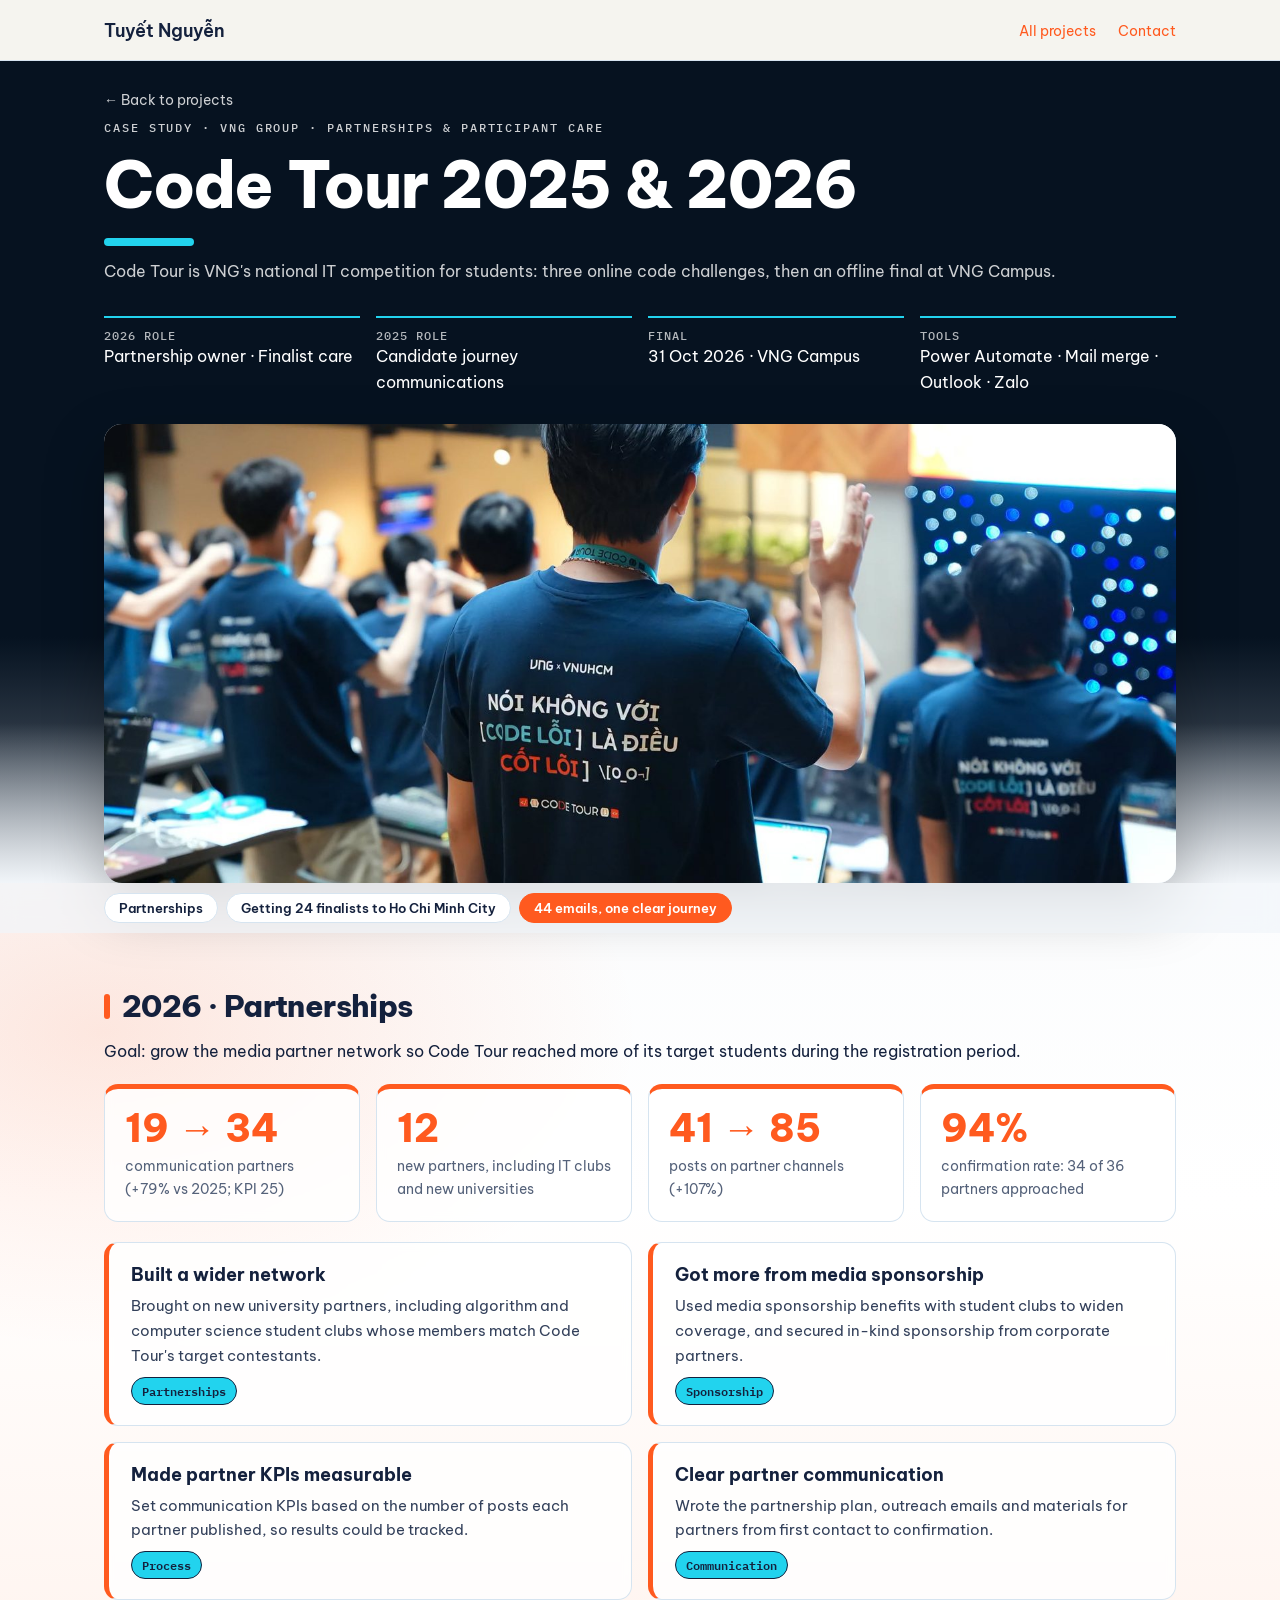
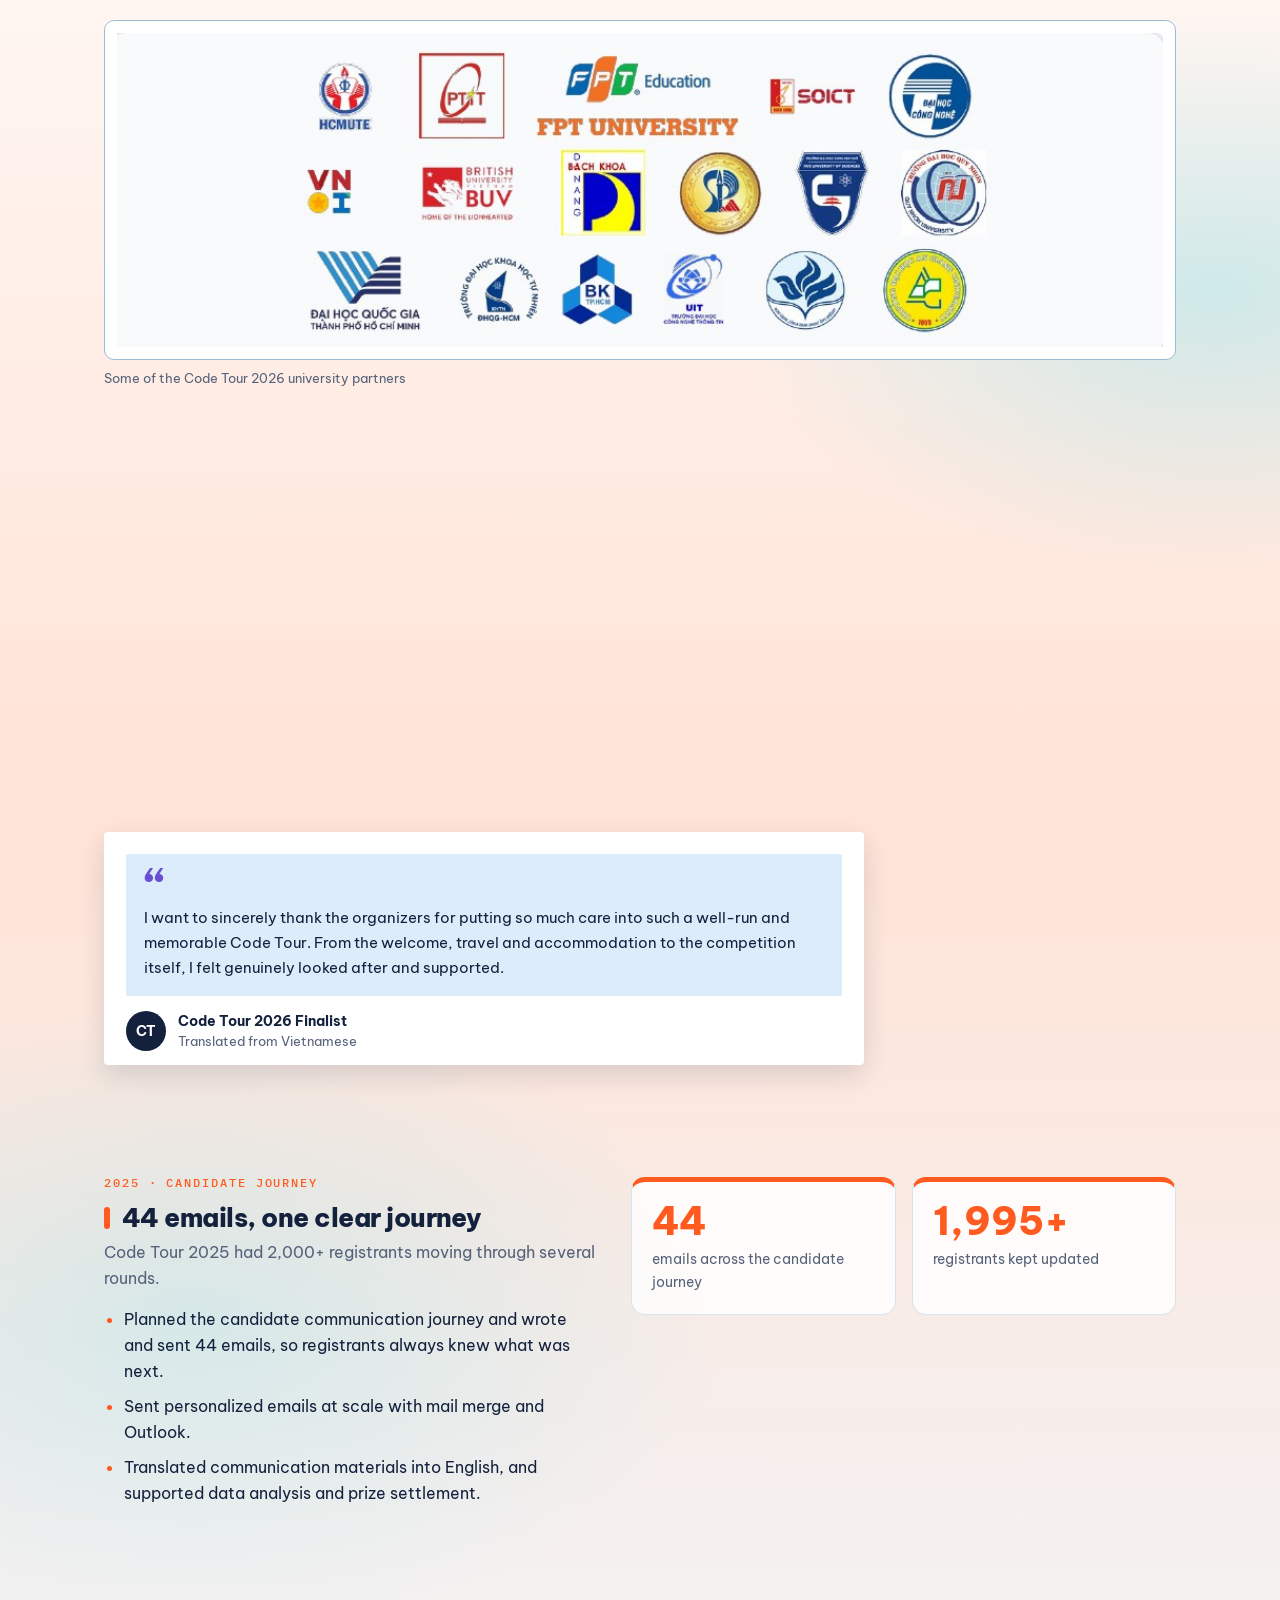
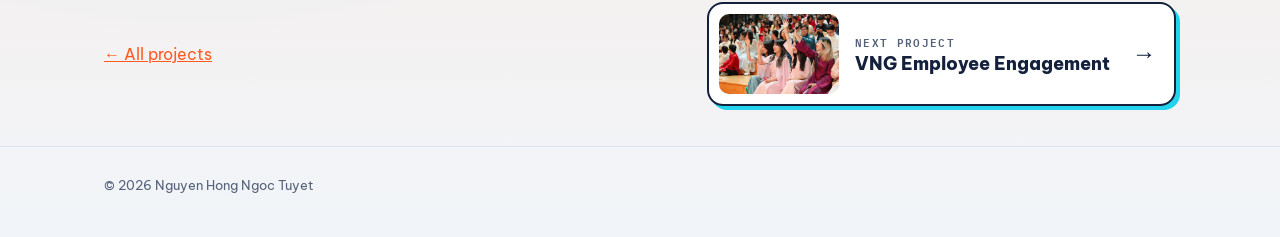
==== commit b6f88526: "Add files via upload" ====
--- a/codetour.html
+++ b/codetour.html
@@ -8,7 +8,7 @@
 <link rel="preconnect" href="https://fonts.googleapis.com">
 <link rel="preconnect" href="https://fonts.gstatic.com" crossorigin>
 <link href="https://fonts.googleapis.com/css2?family=Be+Vietnam+Pro:wght@400;500;600;700;800&family=Caveat:wght@600&family=IBM+Plex+Mono:wght@500;600&display=swap" rel="stylesheet">
-<link rel="stylesheet" href="style.css">
+<link rel="stylesheet" href="style.css?v=3">
 </head>
 <body class="cs theme-codetour">
 
@@ -31,7 +31,7 @@
       <div><small>Final</small>31 Oct 2026 · VNG Campus</div>
       <div><small>Tools</small>Power Automate · Mail merge · Outlook · Zalo</div>
     </div>
-    <div class="ph"><img src="images/codetour-hero.jpg" alt="Code Tour 2026 offline final at VNG Campus" onerror="this.remove()"><span>images/codetour-hero.jpg</span></div>
+    <div class="ph"><img src="images/codetour-hero.jpg" alt="Code Tour 2026 offline final at VNG Campus" onerror="this.remove()"></div>
   </div>
 </header>
 
@@ -101,6 +101,6 @@
 </main>
 
 <footer><div class="wrap">© 2026 Nguyen Hong Ngoc Tuyet</div></footer>
-<script src="site.js" defer></script>
+<script src="site.js?v=3" defer></script>
 </body>
 </html>
--- a/style.css
+++ b/style.css
@@ -124,7 +124,7 @@
 /* Skills */
 .skills-grid { display: grid; grid-template-columns: repeat(6, 1fr); gap: 20px; }
 .skill { grid-column: span 2; background: var(--card); border: 1px solid var(--line); border-radius: 16px; padding: 24px; display: flex; flex-direction: column; gap: 12px; transition: transform .15s, box-shadow .15s; }
-.skill:nth-child(4) { grid-column: 2 / span 2; }
+
 .skill:hover { transform: translateY(-3px); box-shadow: 0 10px 24px rgba(31, 36, 48, .08); }
 .skill .ic { width: 42px; height: 42px; border-radius: 12px; display: grid; place-items: center; }
 .skill:nth-child(1) .ic { background: var(--grass); }
@@ -547,3 +547,13 @@
 .hero .stickers { position: relative; z-index: 2; }
 @media (max-width: 900px) { .hero { padding-bottom: 220px; } .sky .puff { display: none; } .bank-back { bottom: -170px; } .bank-front { bottom: -210px; } }
 @media (prefers-reduced-motion: reduce) { .puff { animation: none; } }
+
+.skill:nth-child(6) .ic { background: var(--sky); }
+.tool-tags { list-style: none; margin-left: -18px; display: flex; flex-wrap: wrap; gap: 6px; padding-top: 4px; }
+.tool-tags span { font: 600 12px var(--mono); background: var(--sun); border: 1.5px solid var(--ink); border-radius: 999px; padding: 3px 10px; }
+.design-gallery { display: grid; grid-template-columns: repeat(3, 1fr); gap: 8px; padding: 0 24px 24px; }
+.design-gallery figure { margin: 0; aspect-ratio: 4 / 3; overflow: hidden; border-radius: 8px; border: 1px solid var(--line); background: #fff; }
+.design-gallery img { width: 100%; height: 100%; object-fit: cover; cursor: zoom-in; transition: transform .4s; }
+.design-gallery figure:hover img { transform: scale(1.08); }
+.design-gallery figcaption { position: absolute; width: 1px; height: 1px; overflow: hidden; clip: rect(0 0 0 0); }
+details.skill[open] { grid-row: span 2; }
